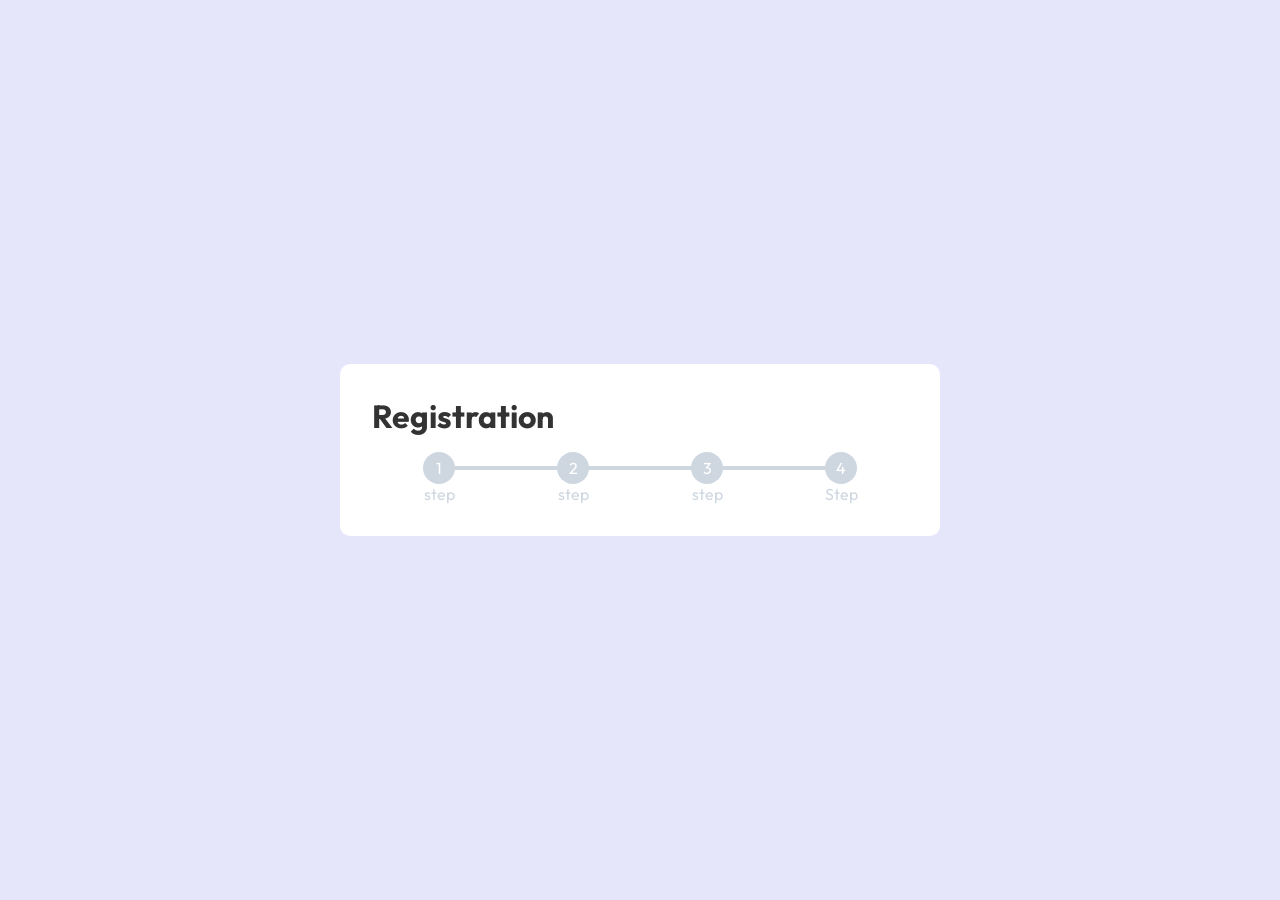
==== MultiStepForm/index.html @ 003333cd "Multistep form dynamic step indicator" ====
<!doctype html>
<html lang="en">
  <head>
    <meta charset="UTF-8" />
    <meta name="viewport" content="width=device-width, initial-scale=1.0" />
    <title>Multi Step Form</title>
    <link rel="stylesheet" href="style.css" />
  </head>
  <body>
    <form action="" class="form-wizard">
      <h1>Registration</h1>
      <div class="progress-container">
        <ol>
          <li>step</li>
          <li>step</li>
          <li>step</li>
          <li>Step</li>
        </ol>
      </div>
    </form>
    <script src="script.js"></script>
  </body>
</html>
---- MultiStepForm/style.css ----
@import url("https://fonts.googleapis.com/css2?family=Outfit:wght@400;500;600&display=swap");
* {
  font-family: "Outfit", sans-serif;
  padding: 0;
  margin: 0;
  box-sizing: border-box;
}
:root {
  --main-color: #c41e67;
  --dark-color: #a71555;
  --step-color: #ced7e0;
  --step-size: 32px;
  --progress-width: calc((var(--steps) - 1) / var(--steps) * 100%);
}
body {
  height: 100vh;
  display: flex;
  justify-content: center;
  align-items: center;
  background-color: lavender;
  color: #333;
}
h1 {
  margin-bottom: 16px;
}
.form-wizard {
  background-color: white;
  padding: 32px;
  border-radius: 10px;
  width: min(600px, 80%);
  box-shadow:
    0px,
    4px,
    8px rgba(0, 0, 0, 0.3);
}
.progress-container {
  position: relative;
}
.progress-container::before {
  content: "";
  height: 4px;
  width: var(--progress-width);
  background-color: var(--step-color);
  position: absolute;
  top: calc(var(--step-size) / 2);
  left: 50%;
  translate: -50% -50%;
}
.progress-container ol {
  list-style-type: none;
  display: flex;
  align-items: flex-start;
  justify-content: space-between;
  counter-reset: step-number;
  position: relative;
  z-index: 3;
}
.progress-container li {
  flex: 1;
  display: flex;
  flex-direction: column;
  align-items: center;
  color: var(--step-color);
  text-align: center;
}
.progress-container li::before {
  counter-increment: step-number;
  content: counter(step-number);
  background-color: var(--step-color);
  width: var(--step-size);
  height: var(--step-size);
  display: flex;
  align-items: center;
  justify-content: center;
  border-radius: 50%;
  color: #fff;
}
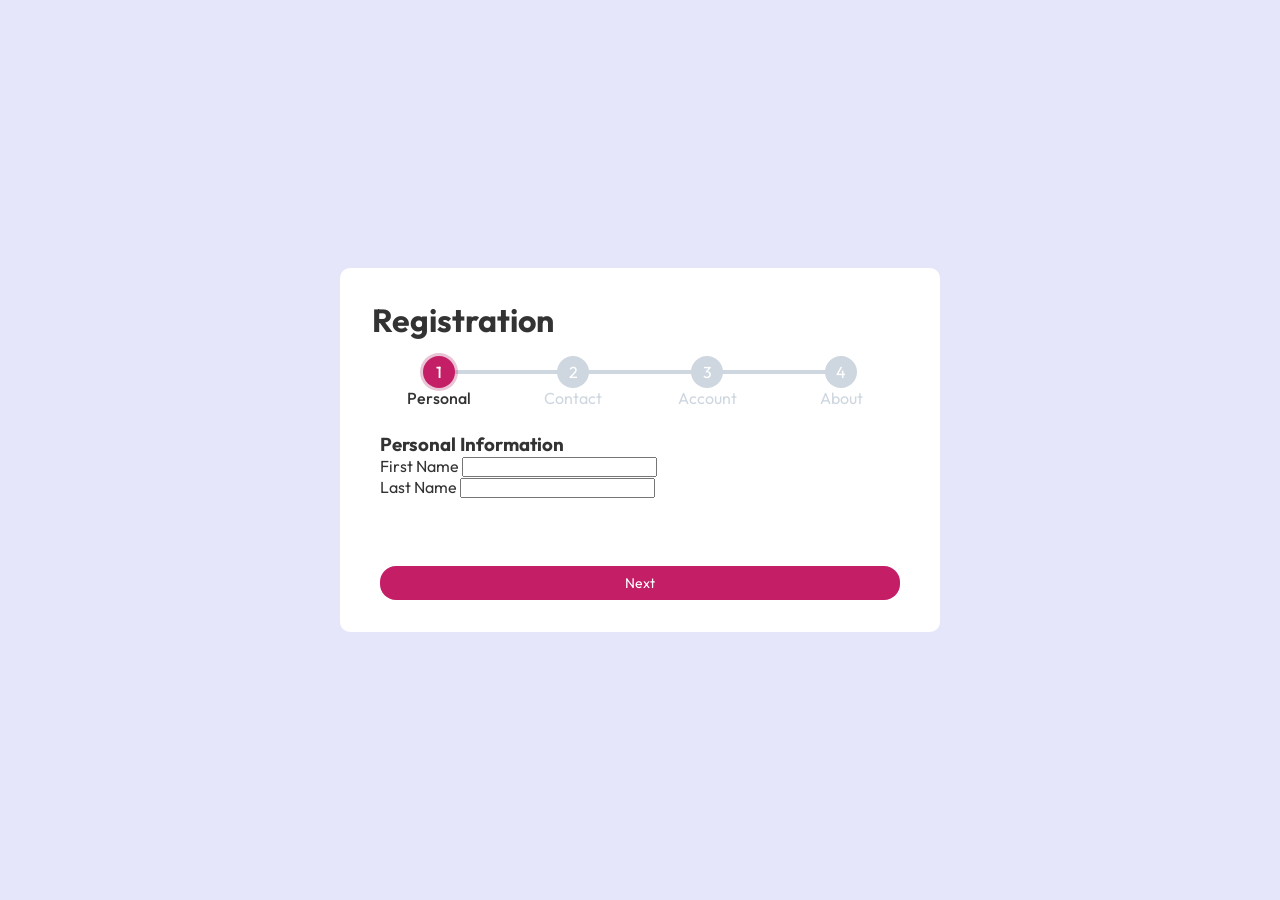
==== commit 50843975: "Multistep form step navigation" ====
--- a/MultiStepForm/index.html
+++ b/MultiStepForm/index.html
@@ -10,12 +10,74 @@
     <form action="" class="form-wizard">
       <h1>Registration</h1>
       <div class="progress-container">
+        <div class="progress"></div>
         <ol>
-          <li>step</li>
-          <li>step</li>
-          <li>step</li>
-          <li>Step</li>
+          <li class="current">Personal</li>
+          <li>Contact</li>
+          <li>Account</li>
+          <li>About</li>
         </ol>
+      </div>
+      <div class="steps-container">
+        <div class="step">
+          <h3>Personal Information</h3>
+
+          <div class="form-control">
+            <label for="first-name">First Name</label>
+            <input type="text" id="first-name" name="first-name" required />
+          </div>
+          <div class="form-control">
+            <label for="last-name">Last Name</label>
+            <input type="text" id="last-name" name="last-name" required />
+          </div>
+        </div>
+        <div class="step">
+          <h3>Contact Information</h3>
+
+          <div class="form-control">
+            <label for="email">Email</label>
+            <input type="email" id="email" name="email" required />
+          </div>
+
+          <div class="form-control">
+            <label for="phone">Phone</label>
+            <input type="tel" id="phone" name="phone" required />
+          </div>
+        </div>
+        <div class="step">
+          <h3>Account Information</h3>
+
+          <div class="form-control">
+            <label for="username">Username</label>
+            <input type="text" id="username" name="username" required />
+          </div>
+          <div class="form-control">
+            <label for="password">Password</label>
+            <input type="password" id="password" name="password" required />
+          </div>
+          <div class="form-control">
+            <label for="confirm-password">Confirm Password</label>
+            <input
+              type="password"
+              id="confirm-password"
+              name="confirm-password"
+              required
+            />
+          </div>
+        </div>
+        <div class="step">
+          <h3>About</h3>
+
+          <div class="form-control">
+            <label for="bio">Bio</label>
+            <textarea name="bio" id="bio" rows="4" required></textarea>
+          </div>
+        </div>
+      </div>
+      <div class="controls">
+        <button class="prev-btn">Prev</button>
+        <button class="next-btn">Next</button>
+        <button type="submit" class="submit-btn">Submit</button>
       </div>
     </form>
     <script src="script.js"></script>
--- a/MultiStepForm/style.css
+++ b/MultiStepForm/style.css
@@ -62,6 +62,7 @@
   align-items: center;
   color: var(--step-color);
   text-align: center;
+  transition: 0.3s linear 0.3s;
 }
 .progress-container li::before {
   counter-increment: step-number;
@@ -74,4 +75,84 @@
   justify-content: center;
   border-radius: 50%;
   color: #fff;
+  transition: 0.3s linear 0.3s;
 }
+.progress-container li:where(.done, .current) {
+  color: #333;
+  font-weight: 500;
+}
+.progress-container li.done::before {
+  background-color: var(--main-color);
+}
+.progress-container li.current::before {
+  background-color: var(--main-color);
+  box-shadow: 0 0 0 3px rgba(167, 21, 84, 0.25);
+}
+.progress-container .progress {
+  height: 4px;
+  width: var(--progress-width);
+  background-color: var(--main-color);
+  position: absolute;
+  top: calc(var(--step-size) / 2);
+  left: 50%;
+  translate: -50% -50%;
+  z-index: 2;
+  transform: scaleX(0);
+  transform-origin: left;
+  transition: 0.3s;
+}
+
+button {
+  cursor: pointer;
+  border: none;
+  border-radius: 16px;
+  padding: 8px 16px;
+  background-color: var(--main-color);
+  color: #fff;
+  font-size: 0.875rem;
+  transition: 0.3s;
+}
+button:active,
+button:hover {
+  background-color: var(--dark-color);
+}
+button:disabled {
+  opacity: 0.8;
+}
+
+button:focus {
+  outline-color: #333;
+}
+
+button[type="submit"] {
+  background-color: #333;
+}
+
+button[type="submit"]:hover,
+button[type="submit"]:active {
+  background-color: #444;
+}
+.controls {
+  display: flex;
+  align-items: center;
+  justify-content: space-between;
+  gap: 16px;
+  margin-top: 16px;
+  padding-inline: 8px;
+}
+.controls button {
+  flex: 1;
+}
+.steps-container {
+  display: flex;
+  overflow: hidden;
+}
+.step {
+  flex: 1 0 100%;
+  padding: 24px 8px;
+  transition: opacity 0.3s;
+  height: fit-content;
+}
+.step-current {
+  opacity: 1;
+}
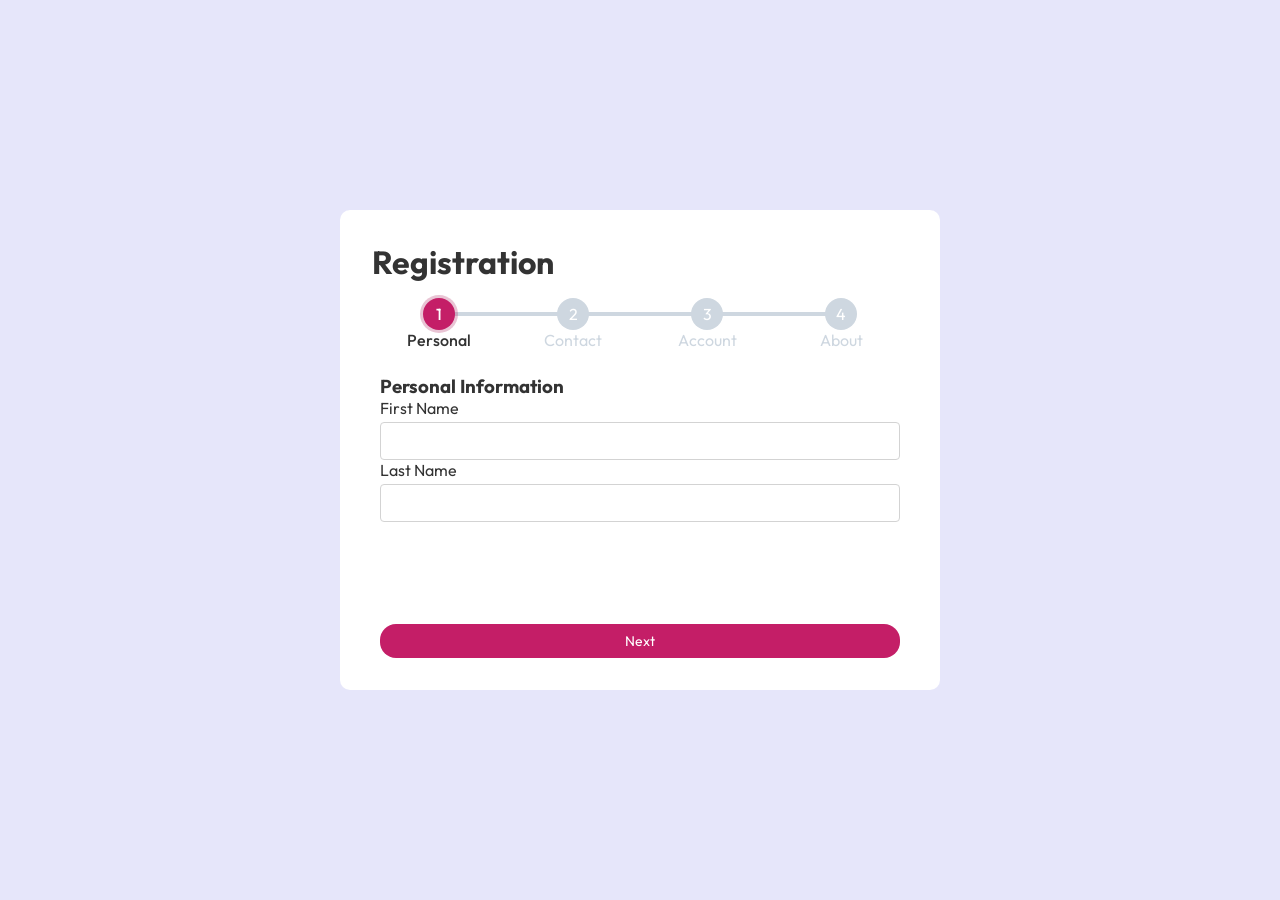
==== commit 1f09af74: "Multistep form submission" ====
--- a/MultiStepForm/index.html
+++ b/MultiStepForm/index.html
@@ -8,6 +8,24 @@
   </head>
   <body>
     <form action="" class="form-wizard">
+      <div class="completed" hidden>
+        <svg
+          xmlns="http://www.w3.org/2000/svg"
+          fill="none"
+          viewBox="0 0 24 24"
+          stroke-width="1.5"
+          stroke="currentColor"
+        >
+          <path
+            stroke-linecap="round"
+            stroke-linejoin="round"
+            d="M9 12.75 11.25 15 15 9.75M21 12a9 9 0 1 1-18 0 9 9 0 0 1 18 0Z"
+          />
+        </svg>
+
+        <h3>Registration Successful!</h3>
+        <p>Your account has been created.</p>
+      </div>
       <h1>Registration</h1>
       <div class="progress-container">
         <div class="progress"></div>
--- a/MultiStepForm/style.css
+++ b/MultiStepForm/style.css
@@ -156,3 +156,42 @@
 .step-current {
   opacity: 1;
 }
+label {
+  display: inline-block;
+  margin-bottom: 4px;
+}
+
+input,
+textarea {
+  outline-color: var(--main-color);
+  border: 1px solid lightgray;
+  padding: 8px 16px;
+  border-radius: 4px;
+  width: 100%;
+  font-size: 1rem;
+  text-align: start;
+}
+
+input[type="tel"] {
+  direction: inherit;
+}
+textarea {
+  resize: none;
+}
+.completed {
+  text-align: center;
+}
+
+.completed h3 {
+  margin-bottom: 8px;
+}
+
+.completed svg {
+  width: 100px;
+  height: 100px;
+  stroke: yellowgreen;
+}
+
+.completed:not([hidden]) ~ * {
+  display: none;
+}
